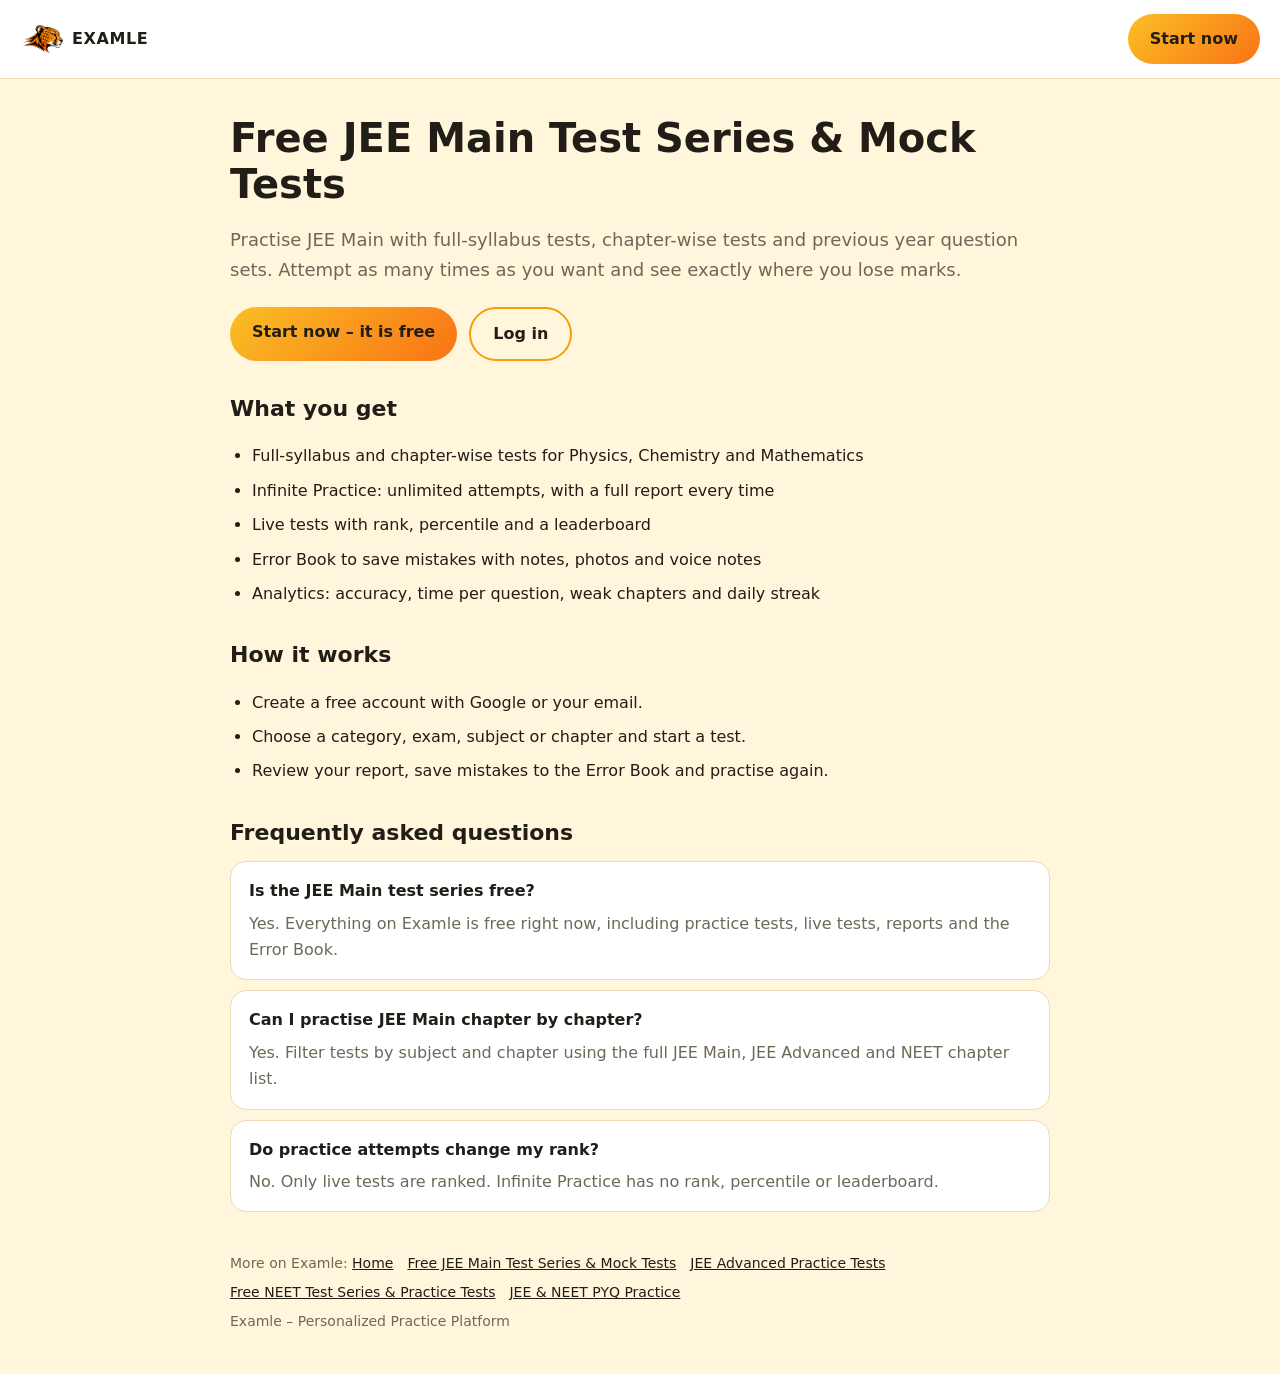
==== jee-main-test-series.html @ a54904a2 "update website" ====
<!DOCTYPE html>
<html lang="en">
<head>
<meta charset="UTF-8">
<meta name="viewport" content="width=device-width, initial-scale=1">
<title>Free JEE Main Test Series &amp; Mock Tests Online | Examle</title>
<meta name="description" content="Practise JEE Main with full-syllabus tests, chapter-wise tests and previous year question sets. Attempt as many times as you want and see exactly where you lose marks.">
<meta name="robots" content="index, follow, max-image-preview:large">
<link rel="canonical" href="https://jeehustlers.netlify.app/jee-main-test-series.html">
<meta property="og:type" content="website"><meta property="og:site_name" content="Examle">
<meta property="og:title" content="Free JEE Main Test Series &amp; Mock Tests Online | Examle"><meta property="og:description" content="Practise JEE Main with full-syllabus tests, chapter-wise tests and previous year question sets. Attempt as many times as you want and see exactly where you lose marks.">
<meta property="og:url" content="https://jeehustlers.netlify.app/jee-main-test-series.html"><meta property="og:image" content="https://jeehustlers.netlify.app/assets/examle-emblem.png">
<meta name="twitter:card" content="summary"><meta name="theme-color" content="#0E0E10">
<link rel="icon" type="image/png" sizes="32x32" href="assets/examle-favicon-32.png">
<link rel="apple-touch-icon" href="assets/examle-apple-touch-icon.png">
<script type="application/ld+json">{"@context": "https://schema.org", "@graph": [{"@type": "WebPage", "@id": "https://jeehustlers.netlify.app/jee-main-test-series.html", "url": "https://jeehustlers.netlify.app/jee-main-test-series.html", "name": "Free JEE Main Test Series & Mock Tests Online | Examle", "description": "Practise JEE Main with full-syllabus tests, chapter-wise tests and previous year question sets. Attempt as many times as you want and see exactly where you lose marks.", "isPartOf": {"@id": "https://jeehustlers.netlify.app/#site"}, "inLanguage": "en-IN"}, {"@type": "BreadcrumbList", "itemListElement": [{"@type": "ListItem", "position": 1, "name": "Examle", "item": "https://jeehustlers.netlify.app/"}, {"@type": "ListItem", "position": 2, "name": "Free JEE Main Test Series & Mock Tests", "item": "https://jeehustlers.netlify.app/jee-main-test-series.html"}]}, {"@type": "FAQPage", "mainEntity": [{"@type": "Question", "name": "Is the JEE Main test series free?", "acceptedAnswer": {"@type": "Answer", "text": "Yes. Everything on Examle is free right now, including practice tests, live tests, reports and the Error Book."}}, {"@type": "Question", "name": "Can I practise JEE Main chapter by chapter?", "acceptedAnswer": {"@type": "Answer", "text": "Yes. Filter tests by subject and chapter using the full JEE Main, JEE Advanced and NEET chapter list."}}, {"@type": "Question", "name": "Do practice attempts change my rank?", "acceptedAnswer": {"@type": "Answer", "text": "No. Only live tests are ranked. Infinite Practice has no rank, percentile or leaderboard."}}]}]}</script>
<style>
:root{--bg:#FFF6DC;--card:#fff;--ink:#211D17;--muted:#6f6858;--line:#ecdcb6;--brand:#F59E0B}
@media (prefers-color-scheme:dark){:root{--bg:#14161C;--card:#1E212B;--ink:#F1F2F6;--muted:#a3a9b8;--line:#2c303c}}
*{box-sizing:border-box}body{margin:0;font-family:system-ui,-apple-system,"Segoe UI",Roboto,sans-serif;background:var(--bg);color:var(--ink);line-height:1.65}
header{display:flex;align-items:center;justify-content:space-between;gap:12px;padding:14px 20px;background:var(--card);border-bottom:1px solid var(--line)}
.brand{display:flex;align-items:center;gap:8px;font-weight:900;letter-spacing:.04em;color:var(--ink);text-decoration:none}.brand img{height:30px;width:auto}
.btn{display:inline-block;padding:12px 22px;border-radius:999px;background:linear-gradient(135deg,#FBBF24,#F97316);color:#211D17;font-weight:800;text-decoration:none}
main{max-width:860px;margin:0 auto;padding:36px 20px 20px}h1{font-size:clamp(26px,5vw,40px);line-height:1.15;margin:0 0 12px}h2{font-size:22px;margin:30px 0 10px}
.lead{font-size:18px;color:var(--muted)}ul{padding-left:22px}li{margin:8px 0}
.card{background:var(--card);border:1px solid var(--line);border-radius:16px;padding:16px 18px;margin:10px 0}.card h3{margin:0 0 6px;font-size:16px}.card p{margin:0;color:var(--muted)}
.cta{display:flex;flex-wrap:wrap;gap:12px;margin:22px 0}.ghost{background:transparent;border:2px solid var(--brand);color:var(--ink)}
footer{max-width:860px;margin:0 auto;padding:10px 20px 40px;color:var(--muted);font-size:14px}footer a{color:var(--ink);margin-right:14px;display:inline-block;margin-bottom:6px}
</style>
</head>
<body>
<header><a class="brand" href="/"><img src="assets/examle-head.png" alt="Examle logo" width="44" height="30">EXAMLE</a><a class="btn" href="/#/register">Start now</a></header>
<main>
<h1>Free JEE Main Test Series &amp; Mock Tests</h1>
<p class="lead">Practise JEE Main with full-syllabus tests, chapter-wise tests and previous year question sets. Attempt as many times as you want and see exactly where you lose marks.</p>
<div class="cta"><a class="btn" href="/#/register">Start now – it is free</a><a class="btn ghost" href="/#/login">Log in</a></div>
<h2>What you get</h2>
<ul><li>Full-syllabus and chapter-wise tests for Physics, Chemistry and Mathematics</li><li>Infinite Practice: unlimited attempts, with a full report every time</li><li>Live tests with rank, percentile and a leaderboard</li><li>Error Book to save mistakes with notes, photos and voice notes</li><li>Analytics: accuracy, time per question, weak chapters and daily streak</li></ul>
<h2>How it works</h2>
<ul><li>Create a free account with Google or your email.</li><li>Choose a category, exam, subject or chapter and start a test.</li><li>Review your report, save mistakes to the Error Book and practise again.</li></ul>
<h2>Frequently asked questions</h2>
<div class="card"><h3>Is the JEE Main test series free?</h3><p>Yes. Everything on Examle is free right now, including practice tests, live tests, reports and the Error Book.</p></div><div class="card"><h3>Can I practise JEE Main chapter by chapter?</h3><p>Yes. Filter tests by subject and chapter using the full JEE Main, JEE Advanced and NEET chapter list.</p></div><div class="card"><h3>Do practice attempts change my rank?</h3><p>No. Only live tests are ranked. Infinite Practice has no rank, percentile or leaderboard.</p></div>
</main>
<footer><div>More on Examle: <a href="/">Home</a><a href="jee-main-test-series.html">Free JEE Main Test Series &amp; Mock Tests</a><a href="jee-advanced-practice-tests.html">JEE Advanced Practice Tests</a><a href="neet-test-series.html">Free NEET Test Series &amp; Practice Tests</a><a href="jee-pyq-practice.html">JEE &amp; NEET PYQ Practice</a></div><div>Examle – Personalized Practice Platform</div></footer>
</body>
</html>
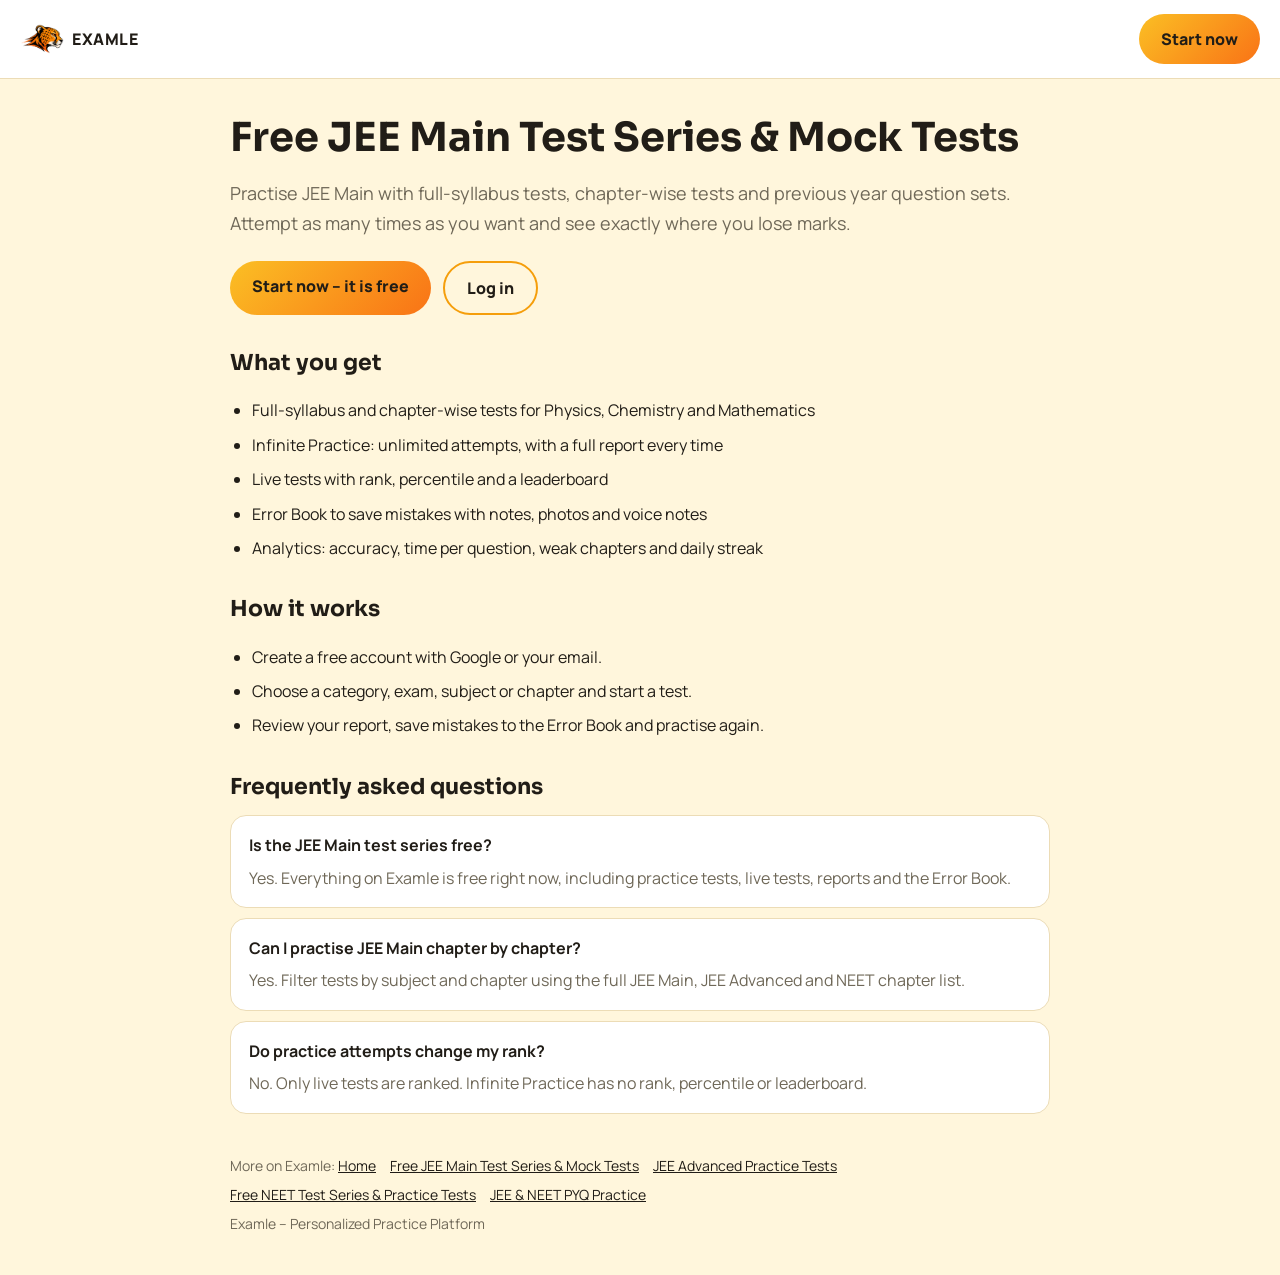
==== commit 0e519384: "update website" ====
--- a/jee-main-test-series.html
+++ b/jee-main-test-series.html
@@ -6,18 +6,21 @@
 <title>Free JEE Main Test Series &amp; Mock Tests Online | Examle</title>
 <meta name="description" content="Practise JEE Main with full-syllabus tests, chapter-wise tests and previous year question sets. Attempt as many times as you want and see exactly where you lose marks.">
 <meta name="robots" content="index, follow, max-image-preview:large">
-<link rel="canonical" href="https://jeehustlers.netlify.app/jee-main-test-series.html">
+<link rel="canonical" href="https://examle-tech.netlify.app/jee-main-test-series.html">
 <meta property="og:type" content="website"><meta property="og:site_name" content="Examle">
 <meta property="og:title" content="Free JEE Main Test Series &amp; Mock Tests Online | Examle"><meta property="og:description" content="Practise JEE Main with full-syllabus tests, chapter-wise tests and previous year question sets. Attempt as many times as you want and see exactly where you lose marks.">
-<meta property="og:url" content="https://jeehustlers.netlify.app/jee-main-test-series.html"><meta property="og:image" content="https://jeehustlers.netlify.app/assets/examle-emblem.png">
+<meta property="og:url" content="https://examle-tech.netlify.app/jee-main-test-series.html"><meta property="og:image" content="https://examle-tech.netlify.app/assets/examle-emblem.png">
 <meta name="twitter:card" content="summary"><meta name="theme-color" content="#0E0E10">
 <link rel="icon" type="image/png" sizes="32x32" href="assets/examle-favicon-32.png">
 <link rel="apple-touch-icon" href="assets/examle-apple-touch-icon.png">
-<script type="application/ld+json">{"@context": "https://schema.org", "@graph": [{"@type": "WebPage", "@id": "https://jeehustlers.netlify.app/jee-main-test-series.html", "url": "https://jeehustlers.netlify.app/jee-main-test-series.html", "name": "Free JEE Main Test Series & Mock Tests Online | Examle", "description": "Practise JEE Main with full-syllabus tests, chapter-wise tests and previous year question sets. Attempt as many times as you want and see exactly where you lose marks.", "isPartOf": {"@id": "https://jeehustlers.netlify.app/#site"}, "inLanguage": "en-IN"}, {"@type": "BreadcrumbList", "itemListElement": [{"@type": "ListItem", "position": 1, "name": "Examle", "item": "https://jeehustlers.netlify.app/"}, {"@type": "ListItem", "position": 2, "name": "Free JEE Main Test Series & Mock Tests", "item": "https://jeehustlers.netlify.app/jee-main-test-series.html"}]}, {"@type": "FAQPage", "mainEntity": [{"@type": "Question", "name": "Is the JEE Main test series free?", "acceptedAnswer": {"@type": "Answer", "text": "Yes. Everything on Examle is free right now, including practice tests, live tests, reports and the Error Book."}}, {"@type": "Question", "name": "Can I practise JEE Main chapter by chapter?", "acceptedAnswer": {"@type": "Answer", "text": "Yes. Filter tests by subject and chapter using the full JEE Main, JEE Advanced and NEET chapter list."}}, {"@type": "Question", "name": "Do practice attempts change my rank?", "acceptedAnswer": {"@type": "Answer", "text": "No. Only live tests are ranked. Infinite Practice has no rank, percentile or leaderboard."}}]}]}</script>
+<link rel="preconnect" href="https://fonts.googleapis.com">
+<link rel="preconnect" href="https://fonts.gstatic.com" crossorigin>
+<link href="https://fonts.googleapis.com/css2?family=Manrope:wght@400;500;600;700;800&family=Sora:wght@400;500;600;700;800&display=swap" rel="stylesheet">
+<script type="application/ld+json">{"@context": "https://schema.org", "@graph": [{"@type": "WebPage", "@id": "https://examle-tech.netlify.app/jee-main-test-series.html", "url": "https://examle-tech.netlify.app/jee-main-test-series.html", "name": "Free JEE Main Test Series & Mock Tests Online | Examle", "description": "Practise JEE Main with full-syllabus tests, chapter-wise tests and previous year question sets. Attempt as many times as you want and see exactly where you lose marks.", "isPartOf": {"@id": "https://examle-tech.netlify.app/#site"}, "inLanguage": "en-IN"}, {"@type": "BreadcrumbList", "itemListElement": [{"@type": "ListItem", "position": 1, "name": "Examle", "item": "https://examle-tech.netlify.app/"}, {"@type": "ListItem", "position": 2, "name": "Free JEE Main Test Series & Mock Tests", "item": "https://examle-tech.netlify.app/jee-main-test-series.html"}]}, {"@type": "FAQPage", "mainEntity": [{"@type": "Question", "name": "Is the JEE Main test series free?", "acceptedAnswer": {"@type": "Answer", "text": "Yes. Everything on Examle is free right now, including practice tests, live tests, reports and the Error Book."}}, {"@type": "Question", "name": "Can I practise JEE Main chapter by chapter?", "acceptedAnswer": {"@type": "Answer", "text": "Yes. Filter tests by subject and chapter using the full JEE Main, JEE Advanced and NEET chapter list."}}, {"@type": "Question", "name": "Do practice attempts change my rank?", "acceptedAnswer": {"@type": "Answer", "text": "No. Only live tests are ranked. Infinite Practice has no rank, percentile or leaderboard."}}]}]}</script>
 <style>
 :root{--bg:#FFF6DC;--card:#fff;--ink:#211D17;--muted:#6f6858;--line:#ecdcb6;--brand:#F59E0B}
 @media (prefers-color-scheme:dark){:root{--bg:#14161C;--card:#1E212B;--ink:#F1F2F6;--muted:#a3a9b8;--line:#2c303c}}
-*{box-sizing:border-box}body{margin:0;font-family:system-ui,-apple-system,"Segoe UI",Roboto,sans-serif;background:var(--bg);color:var(--ink);line-height:1.65}
+*{box-sizing:border-box}body{margin:0;font-family:"Manrope",-apple-system,BlinkMacSystemFont,"Segoe UI",Roboto,Arial,sans-serif;background:var(--bg);color:var(--ink);line-height:1.65}h1,h2{font-family:"Sora","Manrope",-apple-system,BlinkMacSystemFont,"Segoe UI",sans-serif}
 header{display:flex;align-items:center;justify-content:space-between;gap:12px;padding:14px 20px;background:var(--card);border-bottom:1px solid var(--line)}
 .brand{display:flex;align-items:center;gap:8px;font-weight:900;letter-spacing:.04em;color:var(--ink);text-decoration:none}.brand img{height:30px;width:auto}
 .btn{display:inline-block;padding:12px 22px;border-radius:999px;background:linear-gradient(135deg,#FBBF24,#F97316);color:#211D17;font-weight:800;text-decoration:none}
